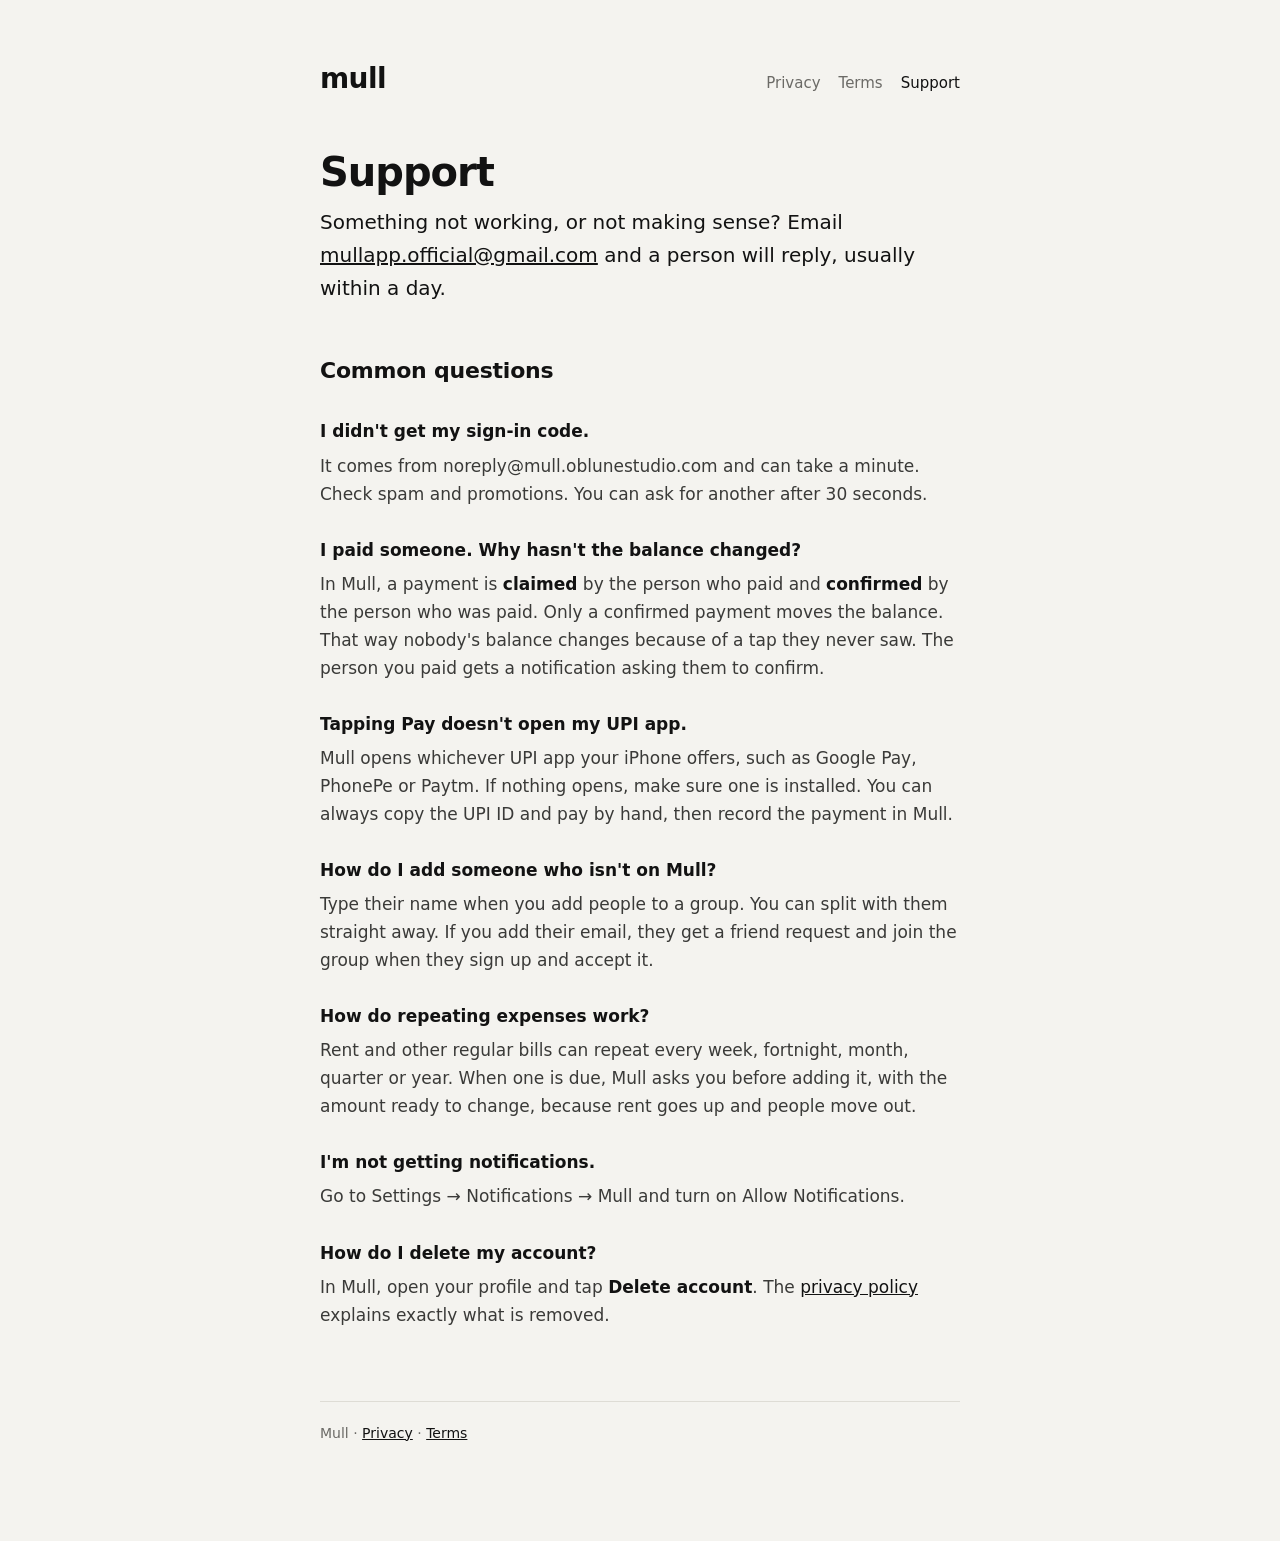
==== site/support.html @ 541d3b37 "Privacy pages, store listing, screenshots and release scripts site/: privacy policy, terms and suppo" ====
<!doctype html>
<html lang="en">
<head>
<meta charset="utf-8">
<meta name="viewport" content="width=device-width, initial-scale=1">
<title>Support · Mull</title>
<meta name="description" content="Help with Mull, and how to reach us.">
<link rel="stylesheet" href="style.css">
</head>
<body>
<main>
<header>
  <a class="mark" href="index.html">mull</a>
  <nav><a href="privacy.html">Privacy</a><a href="terms.html">Terms</a><a href="support.html" aria-current="page">Support</a></nav>
</header>

<h1>Support</h1>
<p class="lede">Something not working, or not making sense? Email <a href="mailto:mullapp.official@gmail.com">mullapp.official@gmail.com</a> and a person will reply, usually within a day.</p>

<h2>Common questions</h2>

<h3>I didn't get my sign-in code.</h3>
<p>It comes from noreply@mull.oblunestudio.com and can take a minute. Check spam and promotions. You can ask for another after 30 seconds.</p>

<h3>I paid someone. Why hasn't the balance changed?</h3>
<p>In Mull, a payment is <strong>claimed</strong> by the person who paid and <strong>confirmed</strong> by the person who was paid. Only a confirmed payment moves the balance. That way nobody's balance changes because of a tap they never saw. The person you paid gets a notification asking them to confirm.</p>

<h3>Tapping Pay doesn't open my UPI app.</h3>
<p>Mull opens whichever UPI app your iPhone offers, such as Google Pay, PhonePe or Paytm. If nothing opens, make sure one is installed. You can always copy the UPI ID and pay by hand, then record the payment in Mull.</p>

<h3>How do I add someone who isn't on Mull?</h3>
<p>Type their name when you add people to a group. You can split with them straight away. If you add their email, they get a friend request and join the group when they sign up and accept it.</p>

<h3>How do repeating expenses work?</h3>
<p>Rent and other regular bills can repeat every week, fortnight, month, quarter or year. When one is due, Mull asks you before adding it, with the amount ready to change, because rent goes up and people move out.</p>

<h3>I'm not getting notifications.</h3>
<p>Go to Settings → Notifications → Mull and turn on Allow Notifications.</p>

<h3>How do I delete my account?</h3>
<p>In Mull, open your profile and tap <strong>Delete account</strong>. The <a href="privacy.html#deleting-your-account">privacy policy</a> explains exactly what is removed.</p>

<footer>Mull · <a href="privacy.html">Privacy</a> · <a href="terms.html">Terms</a></footer>
</main>
</body>
</html>
---- site/style.css ----
/* Mull's pages: the app's rules, on the web. Monochrome, no colour carrying
   meaning, dark first. */
:root {
  --screen: #f4f3ef; --ink: #121212; --ink2: #3a3a38; --ink3: #6b6a66; --rule: #dedcd5; --card: #ffffff;
}
@media (prefers-color-scheme: dark) {
  :root { --screen: #0e0e0d; --ink: #f2f1ec; --ink2: #c9c8c2; --ink3: #8f8e88; --rule: #2a2a28; --card: #171716; }
}
* { box-sizing: border-box; }
html { -webkit-text-size-adjust: 100%; }
body {
  margin: 0; background: var(--screen); color: var(--ink2);
  font: 17px/1.65 -apple-system, BlinkMacSystemFont, "Segoe UI", Inter, system-ui, sans-serif;
}
main { max-width: 680px; margin: 0 auto; padding: 56px 20px 96px; }
header { display: flex; align-items: baseline; justify-content: space-between; gap: 16px; margin-bottom: 48px; }
.mark { font-weight: 600; font-size: 28px; letter-spacing: -.02em; color: var(--ink); text-decoration: none; }
nav a { color: var(--ink3); text-decoration: none; margin-left: 18px; font-size: 15px; }
nav a:hover, nav a[aria-current] { color: var(--ink); }
h1 { color: var(--ink); font-size: 40px; line-height: 1.1; letter-spacing: -.025em; margin: 0 0 12px; font-weight: 600; }
.updated { color: var(--ink3); font-size: 14px; margin: 0 0 40px; }
.lede { font-size: 20px; color: var(--ink); margin: 0 0 40px; }
h2 { color: var(--ink); font-size: 22px; letter-spacing: -.01em; margin: 48px 0 12px; font-weight: 600; }
h3 { color: var(--ink); font-size: 17px; margin: 28px 0 6px; font-weight: 600; }
p, ul { margin: 0 0 16px; }
ul { padding-left: 20px; }
li { margin-bottom: 6px; }
strong { color: var(--ink); font-weight: 600; }
a { color: var(--ink); }
.card { background: var(--card); border-radius: 18px; padding: 22px 24px; margin: 24px 0; }
.card p:last-child, .card ul:last-child { margin-bottom: 0; }
table { width: 100%; border-collapse: collapse; margin: 8px 0 20px; font-size: 15px; }
th, td { text-align: left; padding: 10px 8px 10px 0; border-bottom: 1px solid var(--rule); vertical-align: top; }
th { color: var(--ink); font-weight: 600; }
footer { margin-top: 72px; padding-top: 20px; border-top: 1px solid var(--rule); color: var(--ink3); font-size: 14px; }
@media (max-width: 480px) {
  main { padding-top: 32px; }
  h1 { font-size: 32px; }
  header { flex-direction: column; gap: 8px; }
  nav a { margin: 0 18px 0 0; }
  table { font-size: 14px; }
}
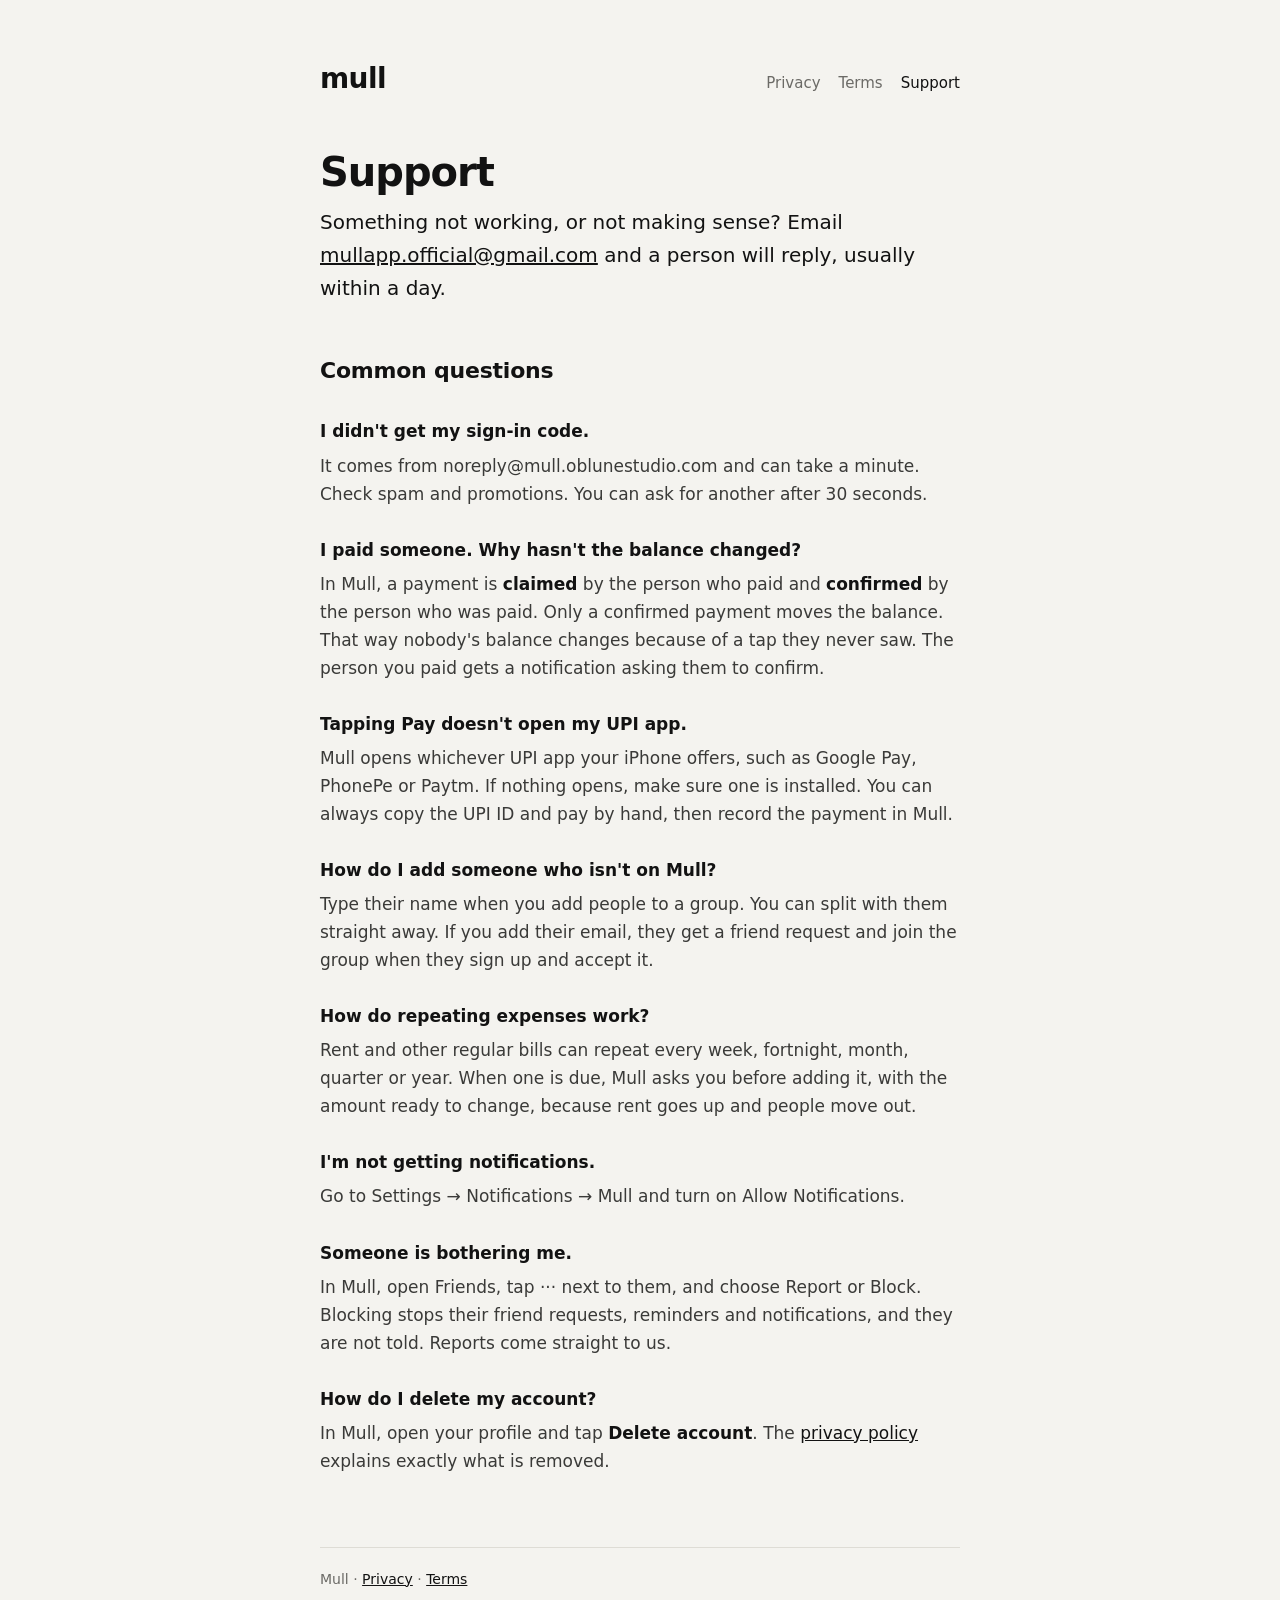
==== commit a30dcde8: "Report and block, errors kept in India, and a free-plan safety net Friends -> ... -> Report / Block." ====
--- a/site/support.html
+++ b/site/support.html
@@ -37,6 +37,9 @@
 <h3>I'm not getting notifications.</h3>
 <p>Go to Settings → Notifications → Mull and turn on Allow Notifications.</p>
 
+<h3>Someone is bothering me.</h3>
+<p>In Mull, open Friends, tap ··· next to them, and choose Report or Block. Blocking stops their friend requests, reminders and notifications, and they are not told. Reports come straight to us.</p>
+
 <h3>How do I delete my account?</h3>
 <p>In Mull, open your profile and tap <strong>Delete account</strong>. The <a href="privacy.html#deleting-your-account">privacy policy</a> explains exactly what is removed.</p>
 
